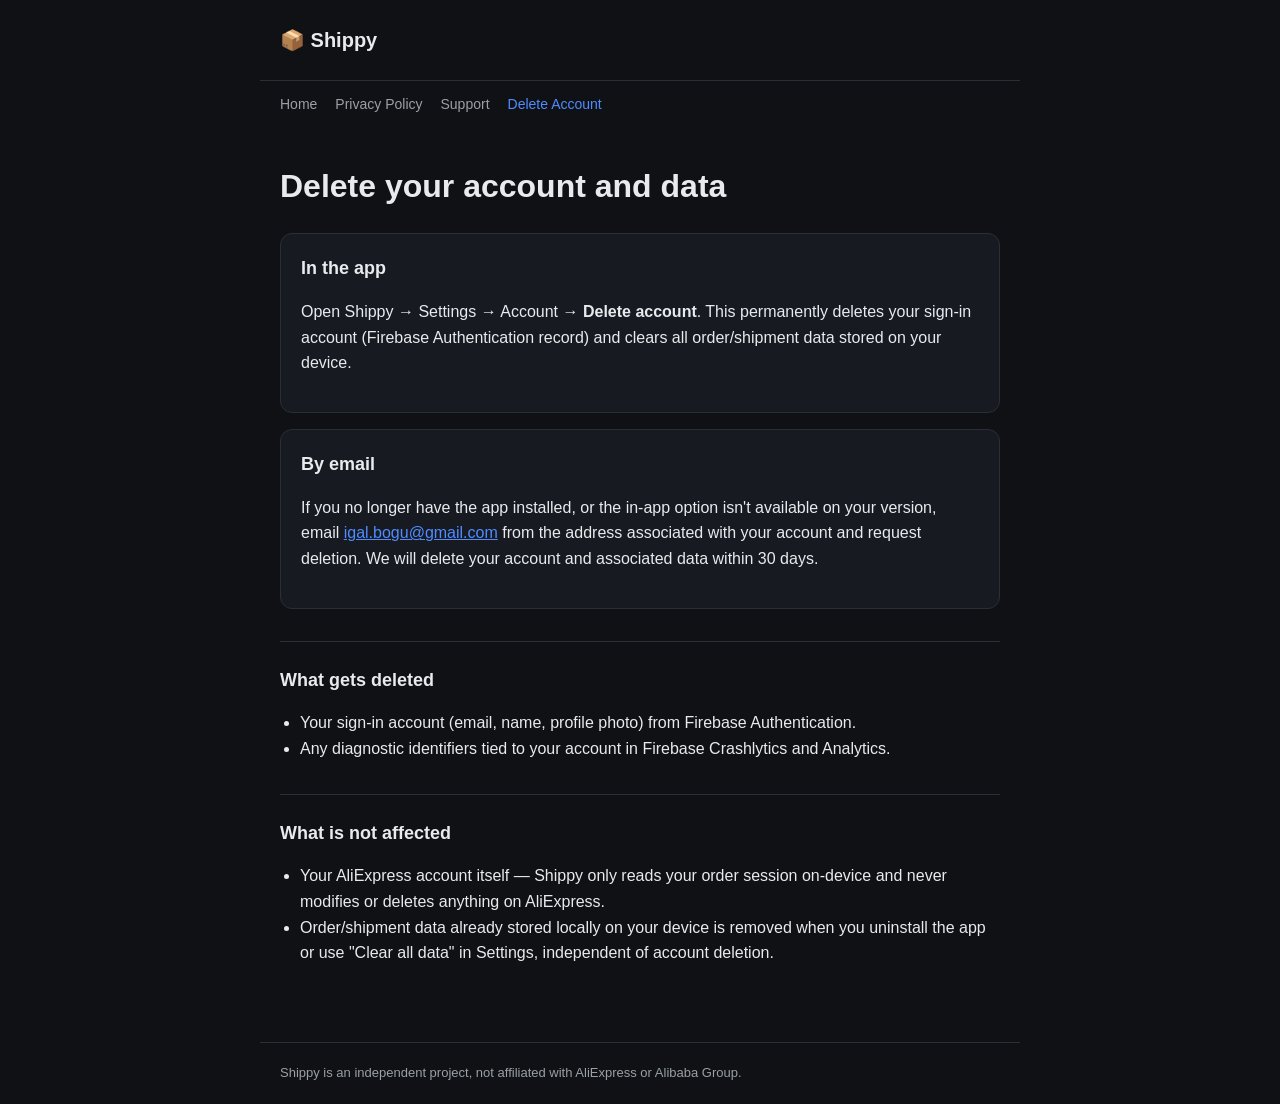
==== delete-account.html @ 6f10f93f "Add account/data deletion page, link it from nav" ====
<!DOCTYPE html>
<html lang="en">
<head>
<meta charset="UTF-8">
<meta name="viewport" content="width=device-width, initial-scale=1.0">
<title>Shippy — Delete Account & Data</title>
<link rel="stylesheet" href="style.css">
</head>
<body>
<header>
  <h1>📦 Shippy</h1>
</header>
<nav>
  <a href="index.html">Home</a>
  <a href="privacy-policy.html">Privacy Policy</a>
  <a href="support.html">Support</a>
  <a href="delete-account.html" class="active">Delete Account</a>
</nav>
<main>
  <h1>Delete your account and data</h1>

  <div class="card">
    <h2 style="margin-top:0; border-top:none; padding-top:0;">In the app</h2>
    <p>Open Shippy → Settings → Account → <strong>Delete account</strong>. This permanently deletes your sign-in account (Firebase Authentication record) and clears all order/shipment data stored on your device.</p>
  </div>

  <div class="card">
    <h2 style="margin-top:0; border-top:none; padding-top:0;">By email</h2>
    <p>If you no longer have the app installed, or the in-app option isn't available on your version, email <a href="mailto:igal.bogu@gmail.com">igal.bogu@gmail.com</a> from the address associated with your account and request deletion. We will delete your account and associated data within 30 days.</p>
  </div>

  <h2>What gets deleted</h2>
  <ul>
    <li>Your sign-in account (email, name, profile photo) from Firebase Authentication.</li>
    <li>Any diagnostic identifiers tied to your account in Firebase Crashlytics and Analytics.</li>
  </ul>

  <h2>What is not affected</h2>
  <ul>
    <li>Your AliExpress account itself — Shippy only reads your order session on-device and never modifies or deletes anything on AliExpress.</li>
    <li>Order/shipment data already stored locally on your device is removed when you uninstall the app or use "Clear all data" in Settings, independent of account deletion.</li>
  </ul>
</main>
<footer>
  Shippy is an independent project, not affiliated with AliExpress or Alibaba Group.
</footer>
</body>
</html>
---- style.css ----
:root {
  --bg: #0f1115;
  --card: #171a21;
  --text: #e8eaed;
  --muted: #9aa0a6;
  --accent: #4f8cff;
  --border: #2a2e37;
}

* { box-sizing: border-box; }

body {
  margin: 0;
  font-family: -apple-system, BlinkMacSystemFont, "Segoe UI", Roboto, Helvetica, Arial, sans-serif;
  background: var(--bg);
  color: var(--text);
  line-height: 1.6;
}

header {
  display: flex;
  align-items: center;
  gap: 12px;
  padding: 24px 20px;
  border-bottom: 1px solid var(--border);
  max-width: 760px;
  margin: 0 auto;
}

header img { width: 40px; height: 40px; border-radius: 10px; }
header h1 { font-size: 20px; margin: 0; }

nav {
  max-width: 760px;
  margin: 0 auto;
  padding: 12px 20px 0;
  display: flex;
  gap: 18px;
}

nav a {
  color: var(--muted);
  text-decoration: none;
  font-size: 14px;
}
nav a:hover, nav a.active { color: var(--accent); }

main {
  max-width: 760px;
  margin: 0 auto;
  padding: 24px 20px 60px;
}

h1, h2 { color: var(--text); }
h2 { margin-top: 32px; font-size: 18px; border-top: 1px solid var(--border); padding-top: 24px; }

a { color: var(--accent); }

.card {
  background: var(--card);
  border: 1px solid var(--border);
  border-radius: 12px;
  padding: 20px;
  margin: 16px 0;
}

.muted { color: var(--muted); font-size: 14px; }

footer {
  max-width: 760px;
  margin: 0 auto;
  padding: 20px;
  color: var(--muted);
  font-size: 13px;
  border-top: 1px solid var(--border);
}

ul { padding-left: 20px; }
code { background: #20242d; padding: 2px 6px; border-radius: 4px; font-size: 13px; }
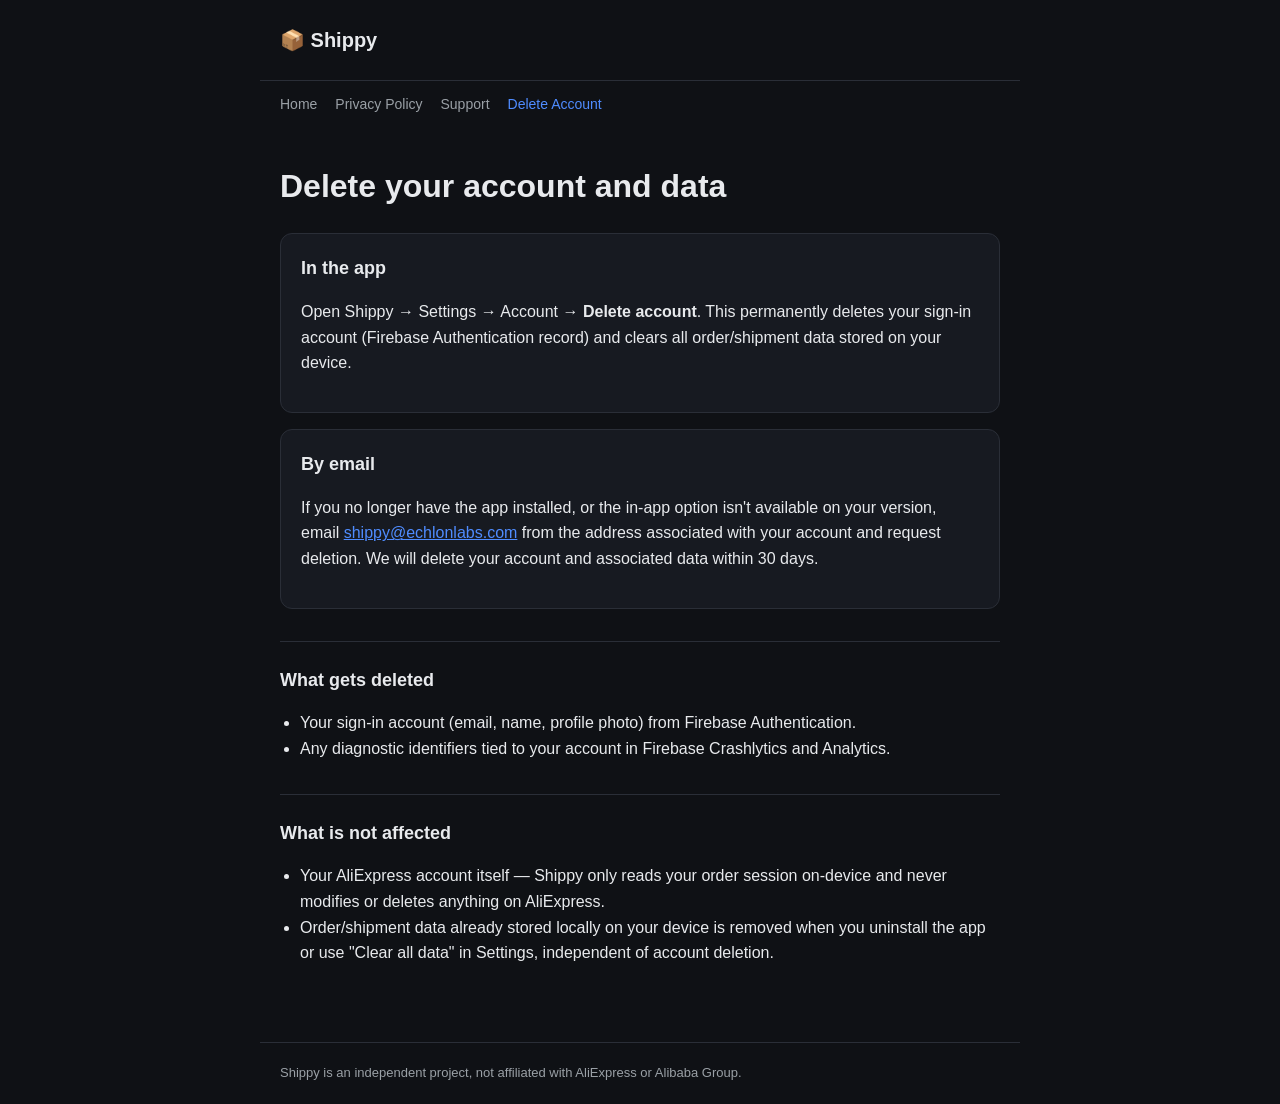
==== commit 5d2e0c70: "Update email address for account deletion requests" ====
--- a/delete-account.html
+++ b/delete-account.html
@@ -26,7 +26,7 @@
 
   <div class="card">
     <h2 style="margin-top:0; border-top:none; padding-top:0;">By email</h2>
-    <p>If you no longer have the app installed, or the in-app option isn't available on your version, email <a href="mailto:igal.bogu@gmail.com">igal.bogu@gmail.com</a> from the address associated with your account and request deletion. We will delete your account and associated data within 30 days.</p>
+    <p>If you no longer have the app installed, or the in-app option isn't available on your version, email <a href="mailto:shippy@echlonlabs.com">shippy@echlonlabs.com</a> from the address associated with your account and request deletion. We will delete your account and associated data within 30 days.</p>
   </div>
 
   <h2>What gets deleted</h2>
